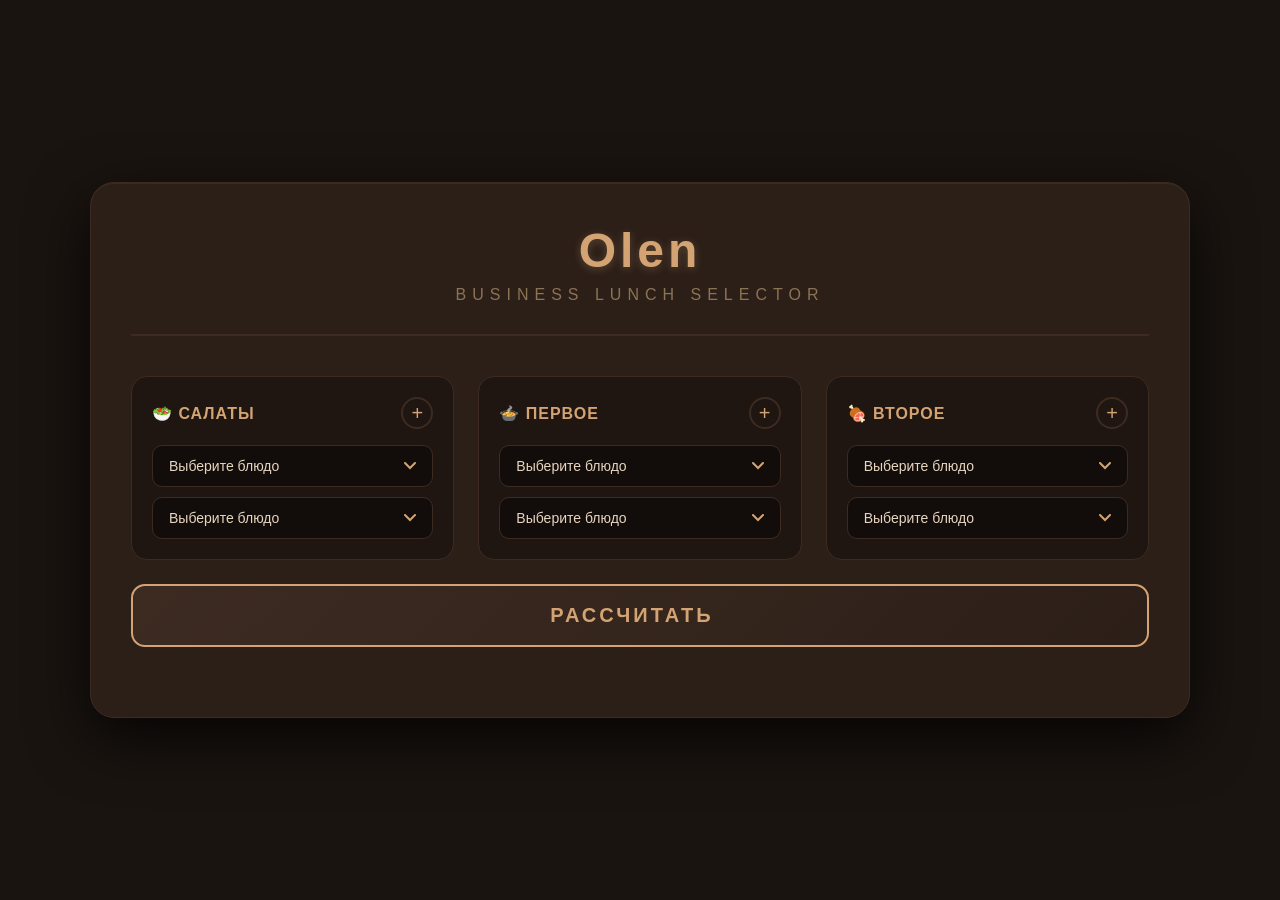
==== index.html @ 678c4fa9 "first commit" ====
<!doctype html>
<html lang="en">
  <head>
    <meta charset="UTF-8" />
    <meta name="viewport" content="width=device-width, initial-scale=1.0" />
    <link rel="stylesheet" href="style.css" />
    <title>Olen | Business Lunch</title>
  </head>
  <body>
    <div class="container">
      <header class="header">
        <h1 class="logo">Olen</h1>
        <p class="subtitle">Business Lunch Selector</p>
      </header>

      <form class="grid" id="main-form">
        <div class="block">
          <div class="block-header">
            <h2 class="block-title">🥗 Салаты</h2>
            <button
              type="button"
              id="add-salad"
              class="add-btn"
              title="Add salad option"
            >
              +
            </button>
          </div>
          <div class="inputs" id="salad-inputs"></div>
        </div>

        <div class="block">
          <div class="block-header">
            <h2 class="block-title">🍲 Первое</h2>
            <button
              type="button"
              id="add-first"
              class="add-btn"
              title="Add first course option"
            >
              +
            </button>
          </div>
          <div class="inputs" id="first-inputs"></div>
        </div>

        <div class="block">
          <div class="block-header">
            <h2 class="block-title">🍖 Второе</h2>
            <button
              type="button"
              id="add-second"
              class="add-btn"
              title="Add second course option"
            >
              +
            </button>
          </div>
          <div class="inputs" id="second-inputs"></div>
        </div>

        <button type="button" class="btn calculate-btn" id="calculate">
          <span class="btn-text">Рассчитать</span>
          <span class="btn-icon"></span>
        </button>
      </form>
    </div>

    <script src="main.js"></script>
  </body>
</html>
---- style.css ----
*,
*::after,
*::before {
  margin: 0;
  padding: 0;
  box-sizing: border-box;
}

body {
  min-height: 100dvh;
  display: grid;
  place-items: center;
  background: #1a1410;
  font-family:
    "Segoe UI",
    -apple-system,
    BlinkMacSystemFont,
    sans-serif;
  padding: 20px;
}

.container {
  width: 100%;
  max-width: 1100px;
  background: #2c1f18;
  border-radius: 24px;
  padding: 40px;
  box-shadow:
    0 20px 60px rgba(0, 0, 0, 0.8),
    inset 0 1px 0 rgba(255, 255, 255, 0.05);
  border: 1px solid #3d2b22;
}

/* ===== Header ===== */
.header {
  text-align: center;
  margin-bottom: 40px;
  padding-bottom: 30px;
  border-bottom: 2px solid #3d2b22;
}

.logo {
  font-size: 48px;
  font-weight: 700;
  letter-spacing: 4px;
  color: #d4a373;
  text-shadow: 0 2px 8px rgba(212, 163, 115, 0.3);
  margin-bottom: 8px;
}

.subtitle {
  font-size: 16px;
  color: #8b7355;
  letter-spacing: 6px;
  text-transform: uppercase;
  font-weight: 300;
}

/* ===== Grid ===== */
.grid {
  display: grid;
  grid-template-columns: 1fr 1fr 1fr;
  gap: 24px;
  margin-bottom: 30px;
}

@media (max-width: 900px) {
  .grid {
    grid-template-columns: 1fr;
    gap: 20px;
  }
}

/* ===== Blocks ===== */
.block {
  background: #1f1611;
  border-radius: 16px;
  padding: 20px;
  border: 1px solid #3d2b22;
  transition: all 0.3s ease;
}

.block:hover {
  border-color: #5a3f30;
  box-shadow: 0 4px 20px rgba(0, 0, 0, 0.4);
}

.block-header {
  display: flex;
  justify-content: space-between;
  align-items: center;
  margin-bottom: 16px;
}

.block-title {
  font-size: 16px;
  font-weight: 600;
  color: #d4a373;
  letter-spacing: 1px;
  text-transform: uppercase;
}

/* ===== Add Button ===== */
.add-btn {
  width: 32px;
  height: 32px;
  border-radius: 50%;
  border: 2px solid #3d2b22;
  background: transparent;
  color: #d4a373;
  font-size: 20px;
  font-weight: 300;
  cursor: pointer;
  transition: all 0.3s ease;
  display: flex;
  align-items: center;
  justify-content: center;
  line-height: 1;
}

.add-btn:hover {
  background: #3d2b22;
  color: #f0d5b0;
  transform: rotate(90deg) scale(1.1);
  border-color: #d4a373;
}

.add-btn:active {
  transform: rotate(90deg) scale(0.95);
}

/* ===== Inputs Container ===== */
.inputs {
  display: flex;
  flex-direction: column;
  gap: 10px;
  min-height: 60px;
}

/* ===== Select Elements ===== */
.menu-select {
  width: 100%;
  padding: 12px 16px;
  background: #120d0a;
  border: 1px solid #3d2b22;
  border-radius: 10px;
  color: #e8d5c0;
  font-size: 14px;
  font-weight: 400;
  cursor: pointer;
  transition: all 0.3s ease;
  appearance: none;
  background-image: url("data:image/svg+xml,%3Csvg xmlns='http://www.w3.org/2000/svg' width='12' height='8' viewBox='0 0 12 8'%3E%3Cpath d='M1 1l5 5 5-5' stroke='%23d4a373' stroke-width='2' fill='none' stroke-linecap='round'/%3E%3C/svg%3E");
  background-repeat: no-repeat;
  background-position: right 16px center;
  padding-right: 40px;
}

.menu-select:hover {
  border-color: #5a3f30;
  background-color: #1a1410;
}

.menu-select:focus {
  outline: none;
  border-color: #d4a373;
  box-shadow: 0 0 0 3px rgba(212, 163, 115, 0.15);
}

.menu-select option {
  background: #1f1611;
  color: #e8d5c0;
  padding: 8px;
}

.menu-select::-webkit-scrollbar {
  width: 8px;
}

.menu-select::-webkit-scrollbar-track {
  background: #120d0a;
  border-radius: 4px;
}

.menu-select::-webkit-scrollbar-thumb {
  background: #3d2b22;
  border-radius: 4px;
}

.menu-select::-webkit-scrollbar-thumb:hover {
  background: #5a3f30;
}

/* ===== Calculate Button ===== */
.calculate-btn {
  grid-column: 1 / -1;
  padding: 18px 40px;
  background: linear-gradient(135deg, #3d2b22, #2c1f18);
  border: 2px solid #d4a373;
  border-radius: 14px;
  color: #d4a373;
  font-size: 20px;
  font-weight: 600;
  letter-spacing: 3px;
  text-transform: uppercase;
  cursor: pointer;
  transition: all 0.4s ease;
  display: flex;
  align-items: center;
  justify-content: center;
  gap: 16px;
  position: relative;
  overflow: hidden;
}

.calculate-btn::before {
  content: "";
  position: absolute;
  top: 0;
  left: -100%;
  width: 100%;
  height: 100%;
  background: linear-gradient(
    90deg,
    transparent,
    rgba(212, 163, 115, 0.1),
    transparent
  );
  transition: left 0.6s ease;
}

.calculate-btn:hover::before {
  left: 100%;
}

.calculate-btn:hover {
  background: linear-gradient(135deg, #5a3f30, #3d2b22);
  transform: translateY(-2px);
  box-shadow: 0 8px 30px rgba(212, 163, 115, 0.2);
  border-color: #f0d5b0;
  color: #f0d5b0;
}

.calculate-btn:active {
  transform: translateY(0px) scale(0.98);
}

.btn-text {
  position: relative;
  z-index: 1;
}

.btn-icon {
  font-size: 24px;
  position: relative;
  z-index: 1;
  transition: transform 0.3s ease;
}

.calculate-btn:hover .btn-icon {
  transform: rotate(15deg) scale(1.2);
}

/* ===== Results ===== */
.results {
  display: grid;
  grid-template-columns: 1fr 1fr 1fr;
  gap: 24px;
  margin-top: 10px;
}

@media (max-width: 900px) {
  .results {
    grid-template-columns: 1fr;
    gap: 20px;
  }
}

.results__item {
  background: #1f1611;
  border-radius: 16px;
  padding: 24px 20px;
  border: 1px solid #3d2b22;
  text-align: center;
  transition: all 0.4s ease;
  min-height: 200px;
  display: flex;
  flex-direction: column;
  align-items: center;
  justify-content: center;
  gap: 16px;
}

.results__item.active {
  border-color: #d4a373;
  box-shadow: 0 4px 30px rgba(212, 163, 115, 0.1);
  background: #241a14;
}

.results__item .item-name {
  font-size: 18px;
  font-weight: 500;
  color: #d4a373;
  letter-spacing: 0.5px;
  min-height: 28px;
  transition: color 0.3s ease;
}

.results__item.active .item-name {
  color: #f0d5b0;
}

.item-image-wrapper {
  width: 100%;
  max-width: 180px;
  aspect-ratio: 1 / 1;
  border-radius: 12px;
  overflow: hidden;
  background: #120d0a;
  border: 1px solid #2c1f18;
  display: flex;
  align-items: center;
  justify-content: center;
  transition: all 0.4s ease;
}

.results__item.active .item-image-wrapper {
  border-color: #d4a373;
  box-shadow: 0 4px 20px rgba(212, 163, 115, 0.15);
}

.item-image {
  width: 100%;
  height: 100%;
  object-fit: cover;
  transition: transform 0.4s ease;
  opacity: 0;
}

.item-image.loaded {
  opacity: 1;
}

.results__item.active .item-image {
  transform: scale(1);
}

/* ===== Placeholder state for results ===== */
.results__item:not(.active) .item-image-wrapper {
  opacity: 0.3;
}

.results__item:not(.active) .item-name {
  color: #5a4a3a;
}

/* ===== Animations ===== */
@keyframes fadeInUp {
  from {
    opacity: 0;
    transform: translateY(20px);
  }
  to {
    opacity: 1;
    transform: translateY(0);
  }
}

.results__item.active {
  animation: fadeInUp 0.5s ease forwards;
}

.results__item:nth-child(1).active {
  animation-delay: 0.1s;
}
.results__item:nth-child(2).active {
  animation-delay: 0.2s;
}
.results__item:nth-child(3).active {
  animation-delay: 0.3s;
}

/* ===== Scrollbar ===== */
::-webkit-scrollbar {
  width: 10px;
}

::-webkit-scrollbar-track {
  background: #120d0a;
}

::-webkit-scrollbar-thumb {
  background: #3d2b22;
  border-radius: 5px;
}

::-webkit-scrollbar-thumb:hover {
  background: #5a3f30;
}

/* ===== Select transition when added ===== */
.menu-select {
  animation: slideDown 0.3s ease forwards;
}

@keyframes slideDown {
  from {
    opacity: 0;
    transform: translateY(-10px);
  }
  to {
    opacity: 1;
    transform: translateY(0);
  }
}

/* ===== Empty state for inputs ===== */
.inputs:empty {
  min-height: 40px;
}

/* ===== Glow effect for active results ===== */
@keyframes glowPulse {
  0%,
  100% {
    box-shadow: 0 4px 30px rgba(212, 163, 115, 0.1);
  }
  50% {
    box-shadow: 0 4px 40px rgba(212, 163, 115, 0.2);
  }
}

.results__item.active {
  animation:
    fadeInUp 0.5s ease forwards,
    glowPulse 3s ease-in-out infinite 0.6s;
}
/* ===== Modal (компактная версия) ===== */
.modal-overlay {
  position: fixed;
  top: 0;
  left: 0;
  width: 100%;
  height: 100%;
  background: rgba(0, 0, 0, 0.85);
  backdrop-filter: blur(10px);
  display: flex;
  align-items: center;
  justify-content: center;
  opacity: 0;
  visibility: hidden;
  transition: all 0.3s ease;
  z-index: 1000;
  padding: 16px;
}

.modal-overlay.active {
  opacity: 1;
  visibility: visible;
}

.modal-content {
  background: linear-gradient(145deg, #2c1f18, #1f1611);
  border: 2px solid #d4a373;
  border-radius: 20px;
  padding: 24px 20px 20px;
  max-width: 420px;
  width: 100%;
  max-height: 90vh;
  overflow-y: auto;
  transform: scale(0.9) translateY(20px);
  transition: all 0.3s cubic-bezier(0.34, 1.56, 0.64, 1);
  box-shadow: 0 20px 60px rgba(0, 0, 0, 0.9);
}

.modal-overlay.active .modal-content {
  transform: scale(1) translateY(0);
}

.modal-header {
  display: flex;
  justify-content: space-between;
  align-items: center;
  margin-bottom: 16px;
  padding-bottom: 12px;
  border-bottom: 2px solid #3d2b22;
}

.modal-header h2 {
  color: #d4a373;
  font-size: 20px;
  font-weight: 600;
  margin: 0;
}

.modal-close {
  width: 32px;
  height: 32px;
  border-radius: 50%;
  border: 2px solid #3d2b22;
  background: transparent;
  color: #d4a373;
  font-size: 22px;
  cursor: pointer;
  transition: all 0.3s ease;
  display: flex;
  align-items: center;
  justify-content: center;
  line-height: 1;
  flex-shrink: 0;
}

.modal-close:hover {
  background: #3d2b22;
  color: #f0d5b0;
  transform: rotate(90deg);
  border-color: #d4a373;
}

.modal-body {
  display: flex;
  flex-direction: column;
  gap: 12px;
  margin-bottom: 16px;
}

.modal-item {
  background: #1a1410;
  border-radius: 12px;
  padding: 12px 16px;
  border: 1px solid #3d2b22;
  display: flex;
  align-items: center;
  gap: 12px;
}

.modal-item-label {
  font-size: 24px;
  flex-shrink: 0;
}

.modal-item-value {
  font-size: 15px;
  font-weight: 500;
  color: #f0d5b0;
  flex: 1;
  min-width: 0;
  word-break: break-word;
}

.modal-image-wrapper {
  width: 50px;
  height: 50px;
  border-radius: 8px;
  overflow: hidden;
  background: #120d0a;
  border: 1px solid #2c1f18;
  flex-shrink: 0;
}

.modal-image {
  width: 100%;
  height: 100%;
  object-fit: cover;
  display: none;
}

.modal-image[src]:not([src=""]) {
  display: block;
  animation: fadeIn 0.3s ease;
}

@keyframes fadeIn {
  from {
    opacity: 0;
    transform: scale(0.8);
  }
  to {
    opacity: 1;
    transform: scale(1);
  }
}

.modal-btn {
  width: 100%;
  padding: 12px;
  background: linear-gradient(135deg, #3d2b22, #2c1f18);
  border: 2px solid #d4a373;
  border-radius: 12px;
  color: #d4a373;
  font-size: 16px;
  font-weight: 600;
  letter-spacing: 1px;
  cursor: pointer;
  transition: all 0.3s ease;
}

.modal-btn:hover {
  background: linear-gradient(135deg, #5a3f30, #3d2b22);
  transform: translateY(-2px);
  box-shadow: 0 8px 30px rgba(212, 163, 115, 0.2);
  border-color: #f0d5b0;
  color: #f0d5b0;
}

.modal-btn:active {
  transform: translateY(0px) scale(0.98);
}

/* Стили для скролла в модалке */
.modal-content::-webkit-scrollbar {
  width: 4px;
}

.modal-content::-webkit-scrollbar-track {
  background: #120d0a;
  border-radius: 2px;
}

.modal-content::-webkit-scrollbar-thumb {
  background: #3d2b22;
  border-radius: 2px;
}

@media (max-width: 480px) {
  .modal-content {
    padding: 16px 12px 16px;
    border-radius: 16px;
  }

  .modal-header h2 {
    font-size: 17px;
  }

  .modal-item {
    padding: 10px 12px;
    gap: 10px;
  }

  .modal-item-value {
    font-size: 14px;
  }

  .modal-image-wrapper {
    width: 40px;
    height: 40px;
  }

  .modal-btn {
    padding: 10px;
    font-size: 14px;
  }
}
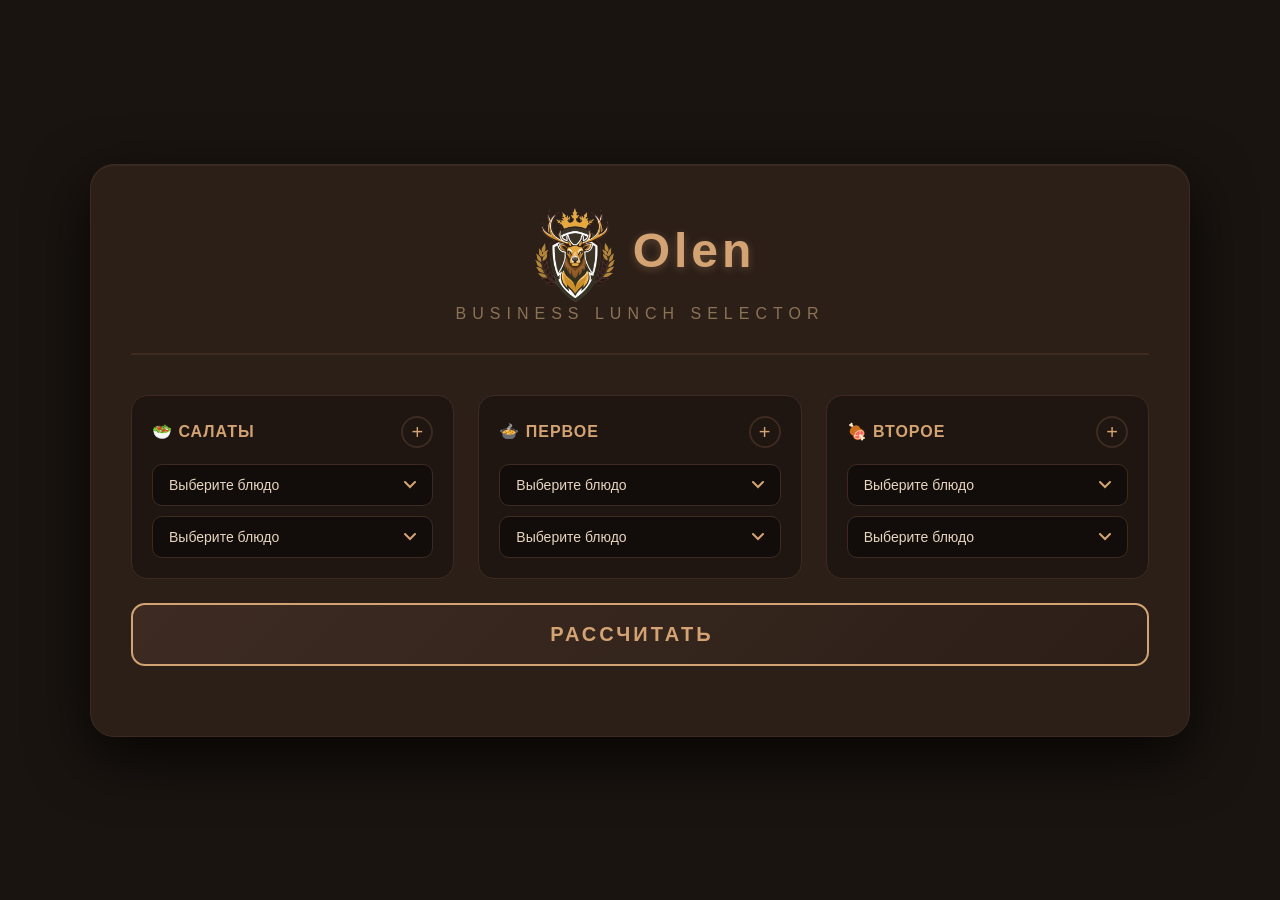
==== commit 36a77436: "added logo" ====
--- a/index.html
+++ b/index.html
@@ -9,7 +9,10 @@
   <body>
     <div class="container">
       <header class="header">
-        <h1 class="logo">Olen</h1>
+        <div class="logo">
+          <img src="./assets/logo.png" alt="" srcset="" class="logo-img" />
+          <h1 class="logo-text">Olen</h1>
+        </div>
         <p class="subtitle">Business Lunch Selector</p>
       </header>
 
--- a/style.css
+++ b/style.css
@@ -40,6 +40,18 @@
 }
 
 .logo {
+  display: flex;
+  align-items: center;
+  justify-content: center;
+  gap: 8px;
+}
+
+.logo-img {
+  display: block;
+  width: 100px;
+}
+
+.logo-text {
   font-size: 48px;
   font-weight: 700;
   letter-spacing: 4px;
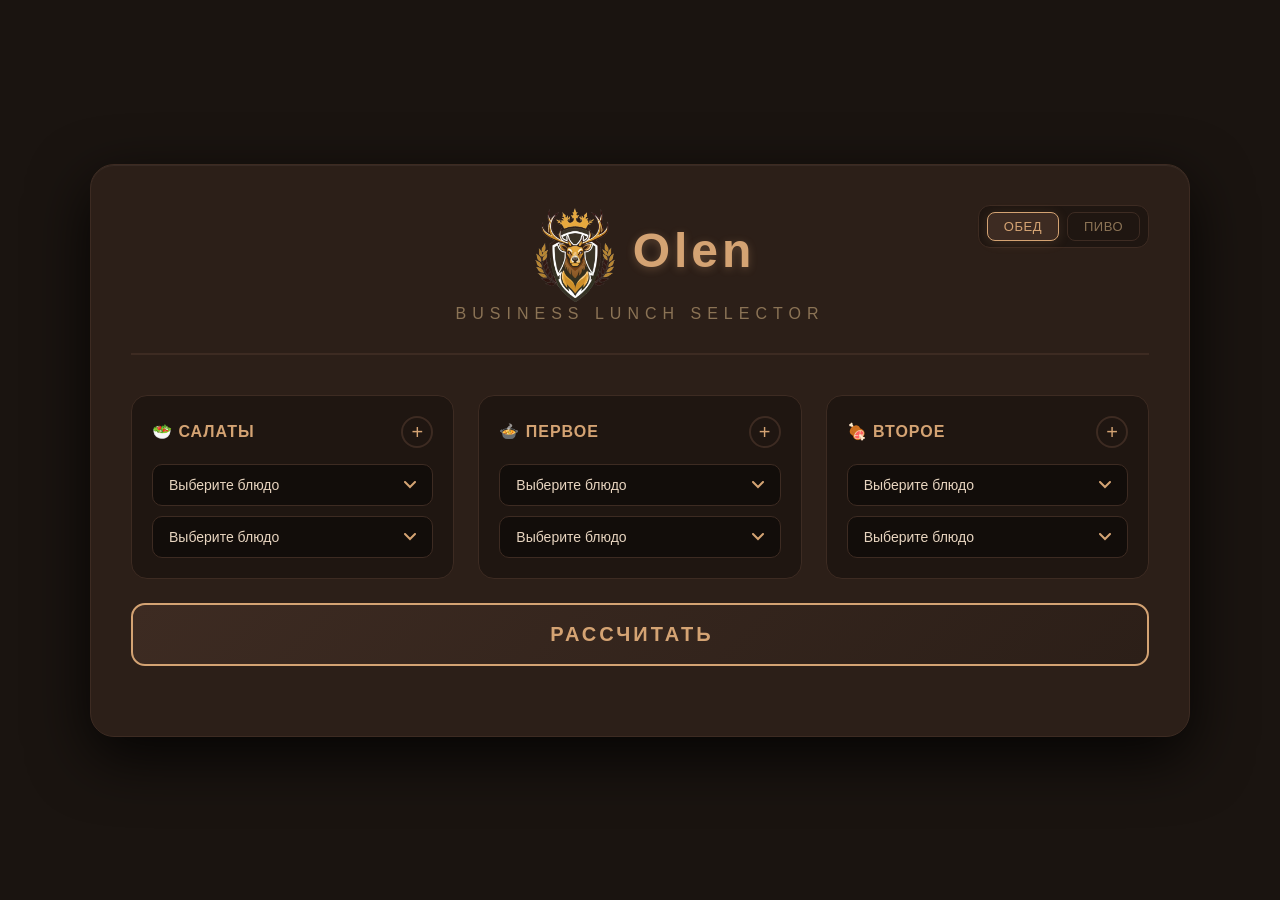
==== commit 8eae2b04: "pivo page" ====
--- a/index.html
+++ b/index.html
@@ -9,6 +9,11 @@
   <body>
     <div class="container">
       <header class="header">
+        <nav class="nav">
+          <a href="./index.html" class="nav-link active">Обед</a>
+          <a href="./pivo.html" class="nav-link">Пиво</a>
+        </nav>
+
         <div class="logo">
           <img src="./assets/logo.png" alt="" srcset="" class="logo-img" />
           <h1 class="logo-text">Olen</h1>
--- a/style.css
+++ b/style.css
@@ -29,6 +29,7 @@
     0 20px 60px rgba(0, 0, 0, 0.8),
     inset 0 1px 0 rgba(255, 255, 255, 0.05);
   border: 1px solid #3d2b22;
+  position: relative;
 }
 
 /* ===== Header ===== */
@@ -37,6 +38,49 @@
   margin-bottom: 40px;
   padding-bottom: 30px;
   border-bottom: 2px solid #3d2b22;
+  position: relative;
+}
+
+/* ===== НАВИГАЦИЯ ===== */
+.nav {
+  position: absolute;
+  top: 0;
+  right: 0;
+  display: flex;
+  gap: 8px;
+  background: #1f1611;
+  padding: 6px 8px;
+  border-radius: 12px;
+  border: 1px solid #3d2b22;
+  z-index: 10;
+}
+
+.nav-link {
+  padding: 6px 16px;
+  background: transparent;
+  border: 1px solid #3d2b22;
+  border-radius: 8px;
+  color: #8b7355;
+  font-size: 13px;
+  font-weight: 500;
+  text-decoration: none;
+  transition: all 0.3s ease;
+  letter-spacing: 0.5px;
+  text-transform: uppercase;
+}
+
+.nav-link:hover {
+  background: #3d2b22;
+  color: #f0d5b0;
+  border-color: #d4a373;
+  transform: translateY(-1px);
+}
+
+.nav-link.active {
+  background: #3d2b22;
+  color: #d4a373;
+  border-color: #d4a373;
+  box-shadow: 0 2px 12px rgba(212, 163, 115, 0.15);
 }
 
 .logo {
@@ -68,7 +112,45 @@
   font-weight: 300;
 }
 
-/* ===== Grid ===== */
+/* ===== Адаптив для навигации ===== */
+@media (max-width: 650px) {
+  .nav {
+    position: relative;
+    margin-top: 12px;
+    width: 100%;
+    justify-content: center;
+  }
+
+  .header {
+    padding-bottom: 0;
+  }
+
+  .nav-link {
+    flex: 1;
+    text-align: center;
+    font-size: 12px;
+    padding: 6px 12px;
+  }
+}
+
+@media (max-width: 480px) {
+  .nav {
+    flex-wrap: wrap;
+    gap: 6px;
+  }
+  .nav-link {
+    font-size: 11px;
+    padding: 4px 10px;
+  }
+  .logo-text {
+    font-size: 32px;
+  }
+  .logo-img {
+    width: 70px;
+  }
+}
+
+/* ===== Остальные стили (без изменений) ===== */
 .grid {
   display: grid;
   grid-template-columns: 1fr 1fr 1fr;
@@ -83,7 +165,6 @@
   }
 }
 
-/* ===== Blocks ===== */
 .block {
   background: #1f1611;
   border-radius: 16px;
@@ -112,7 +193,6 @@
   text-transform: uppercase;
 }
 
-/* ===== Add Button ===== */
 .add-btn {
   width: 32px;
   height: 32px;
@@ -141,7 +221,6 @@
   transform: rotate(90deg) scale(0.95);
 }
 
-/* ===== Inputs Container ===== */
 .inputs {
   display: flex;
   flex-direction: column;
@@ -149,7 +228,6 @@
   min-height: 60px;
 }
 
-/* ===== Select Elements ===== */
 .menu-select {
   width: 100%;
   padding: 12px 16px;
@@ -203,7 +281,6 @@
   background: #5a3f30;
 }
 
-/* ===== Calculate Button ===== */
 .calculate-btn {
   grid-column: 1 / -1;
   padding: 18px 40px;
@@ -273,7 +350,6 @@
   transform: rotate(15deg) scale(1.2);
 }
 
-/* ===== Results ===== */
 .results {
   display: grid;
   grid-template-columns: 1fr 1fr 1fr;
@@ -357,7 +433,6 @@
   transform: scale(1);
 }
 
-/* ===== Placeholder state for results ===== */
 .results__item:not(.active) .item-image-wrapper {
   opacity: 0.3;
 }
@@ -366,7 +441,6 @@
   color: #5a4a3a;
 }
 
-/* ===== Animations ===== */
 @keyframes fadeInUp {
   from {
     opacity: 0;
@@ -392,7 +466,6 @@
   animation-delay: 0.3s;
 }
 
-/* ===== Scrollbar ===== */
 ::-webkit-scrollbar {
   width: 10px;
 }
@@ -410,7 +483,6 @@
   background: #5a3f30;
 }
 
-/* ===== Select transition when added ===== */
 .menu-select {
   animation: slideDown 0.3s ease forwards;
 }
@@ -426,12 +498,10 @@
   }
 }
 
-/* ===== Empty state for inputs ===== */
 .inputs:empty {
   min-height: 40px;
 }
 
-/* ===== Glow effect for active results ===== */
 @keyframes glowPulse {
   0%,
   100% {
@@ -447,7 +517,7 @@
     fadeInUp 0.5s ease forwards,
     glowPulse 3s ease-in-out infinite 0.6s;
 }
-/* ===== Modal (компактная версия) ===== */
+
 .modal-overlay {
   position: fixed;
   top: 0;
@@ -619,7 +689,6 @@
   transform: translateY(0px) scale(0.98);
 }
 
-/* Стили для скролла в модалке */
 .modal-content::-webkit-scrollbar {
   width: 4px;
 }
